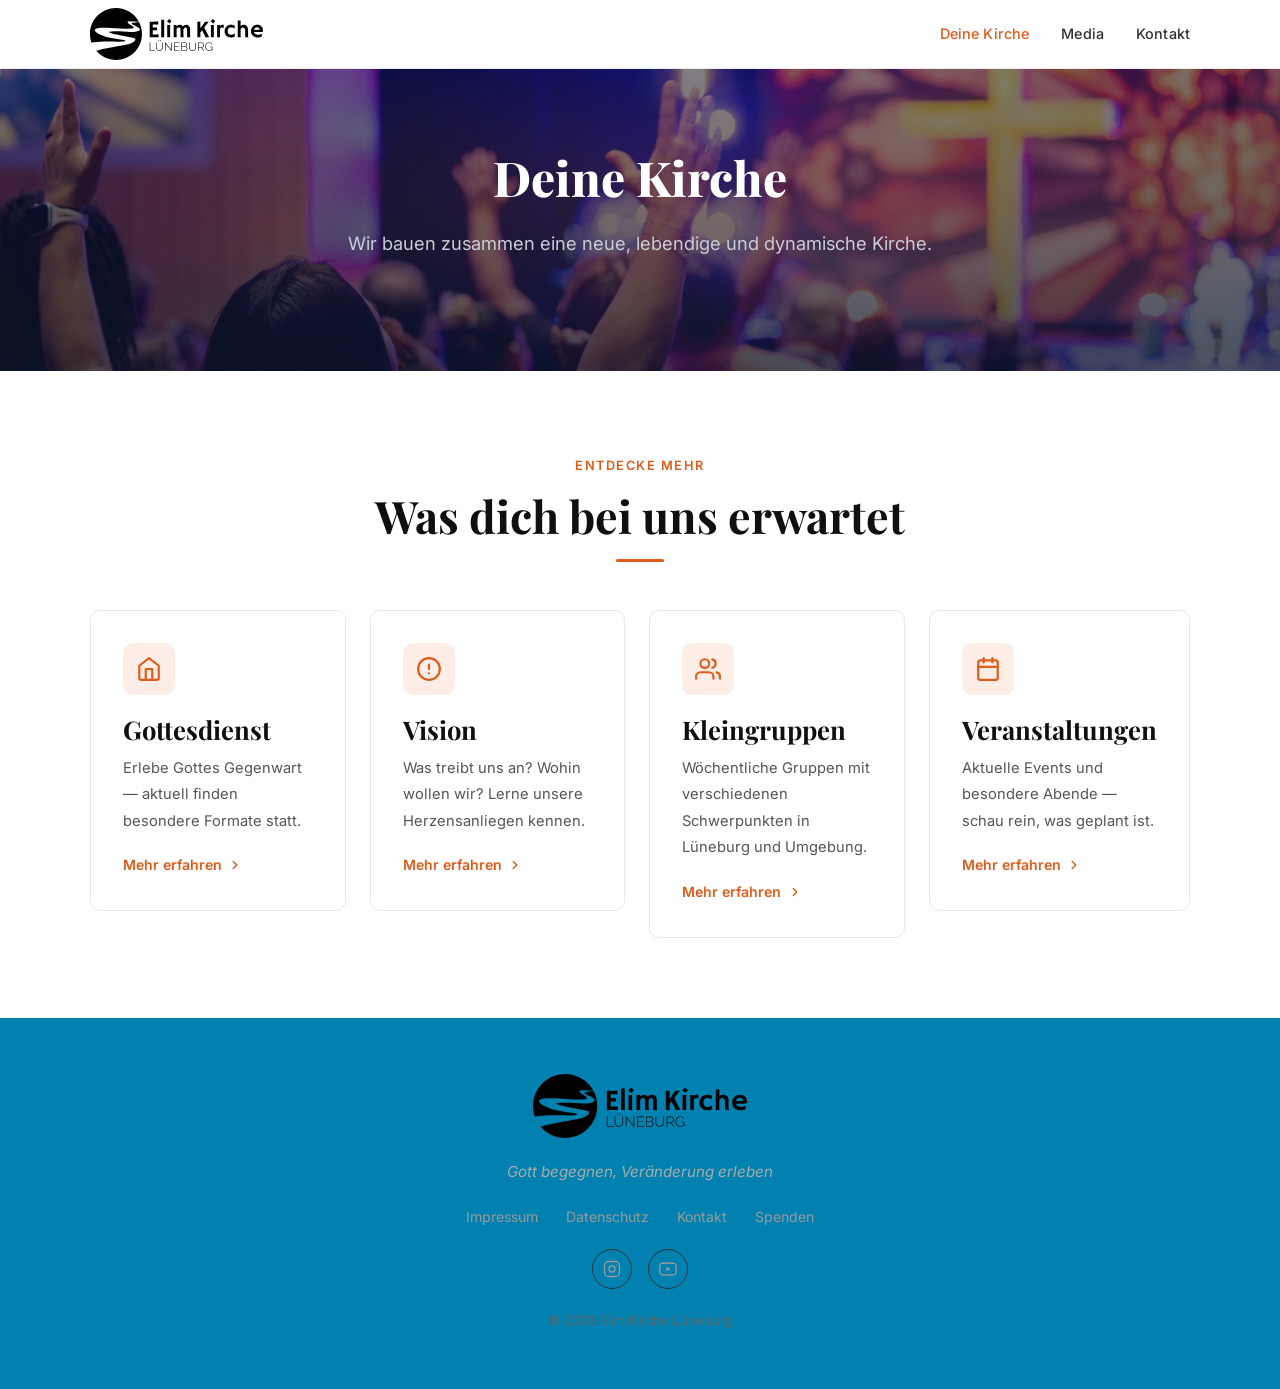
==== deine-kirche/index.html @ 8bf21ec9 "Initial commit: Elim Kirche Lüneburg static site Static replica of elimlueneburg.de structure styled" ====
<!DOCTYPE html>
<html lang="de">
<head>
  <meta charset="UTF-8" />
  <meta name="viewport" content="width=device-width, initial-scale=1.0" />
  <title>Deine Kirche — Elim Kirche Lüneburg</title>
  <link rel="preconnect" href="https://fonts.googleapis.com" />
  <link rel="preconnect" href="https://fonts.gstatic.com" crossorigin />
  <link href="https://fonts.googleapis.com/css2?family=Playfair+Display:wght@700;800&family=Inter:wght@400;500;600&display=swap" rel="stylesheet" />
  <link rel="stylesheet" href="../css/style.css" />
</head>
<body>

  <!-- NAVIGATION -->
  <nav class="nav">
    <div class="nav-inner">
      <a href="../index.html" class="nav-logo"><img src="../images/logo.svg" alt="Elim Kirche Lüneburg"></a>
      <button class="nav-toggle" id="navToggle" aria-label="Menü öffnen">
        <span></span><span></span><span></span>
      </button>
      <ul class="nav-links" id="navLinks">
        <li><a href="index.html" class="active">Deine Kirche</a></li>
        <li><a href="../media/">Media</a></li>
        <li><a href="../kontakt.html">Kontakt</a></li>
      </ul>
    </div>
  </nav>

  <!-- HERO -->
  <section class="hero hero--page">
    <div class="hero-inner">
      <h1>Deine Kirche</h1>
      <p>Wir bauen zusammen eine neue, lebendige und dynamische Kirche.</p>
    </div>
  </section>

  <!-- SUB-PAGE CARD GRID -->
  <section class="section">
    <div class="section-inner">
      <div class="text-center" style="margin-bottom:3rem;">
        <span class="section-label">Entdecke mehr</span>
        <h2 class="section-title">Was dich bei uns erwartet</h2>
        <div class="divider"></div>
      </div>

      <div class="grid-4">

        <!-- Gottesdienst -->
        <a href="gottesdienst.html" class="card-link">
          <div class="card">
            <div class="card-icon">
              <svg viewBox="0 0 24 24"><path d="M3 9l9-7 9 7v11a2 2 0 0 1-2 2H5a2 2 0 0 1-2-2z"/><polyline points="9 22 9 12 15 12 15 22"/></svg>
            </div>
            <h3>Gottesdienst</h3>
            <p style="font-size:0.92rem;">Erlebe Gottes Gegenwart — aktuell finden besondere Formate statt.</p>
            <div class="card-arrow">
              Mehr erfahren
              <svg viewBox="0 0 24 24"><polyline points="9 18 15 12 9 6"/></svg>
            </div>
          </div>
        </a>

        <!-- Vision -->
        <a href="vision.html" class="card-link">
          <div class="card">
            <div class="card-icon">
              <svg viewBox="0 0 24 24"><circle cx="12" cy="12" r="10"/><line x1="12" y1="8" x2="12" y2="12"/><line x1="12" y1="16" x2="12.01" y2="16"/></svg>
            </div>
            <h3>Vision</h3>
            <p style="font-size:0.92rem;">Was treibt uns an? Wohin wollen wir? Lerne unsere Herzensanliegen kennen.</p>
            <div class="card-arrow">
              Mehr erfahren
              <svg viewBox="0 0 24 24"><polyline points="9 18 15 12 9 6"/></svg>
            </div>
          </div>
        </a>

        <!-- Kleingruppen -->
        <a href="kleingruppen.html" class="card-link">
          <div class="card">
            <div class="card-icon">
              <svg viewBox="0 0 24 24"><path d="M17 21v-2a4 4 0 0 0-4-4H5a4 4 0 0 0-4 4v2"/><circle cx="9" cy="7" r="4"/><path d="M23 21v-2a4 4 0 0 0-3-3.87"/><path d="M16 3.13a4 4 0 0 1 0 7.75"/></svg>
            </div>
            <h3>Kleingruppen</h3>
            <p style="font-size:0.92rem;">Wöchentliche Gruppen mit verschiedenen Schwerpunkten in Lüneburg und Umgebung.</p>
            <div class="card-arrow">
              Mehr erfahren
              <svg viewBox="0 0 24 24"><polyline points="9 18 15 12 9 6"/></svg>
            </div>
          </div>
        </a>

        <!-- Veranstaltungen -->
        <a href="veranstaltungen.html" class="card-link">
          <div class="card">
            <div class="card-icon">
              <svg viewBox="0 0 24 24"><rect x="3" y="4" width="18" height="18" rx="2" ry="2"/><line x1="16" y1="2" x2="16" y2="6"/><line x1="8" y1="2" x2="8" y2="6"/><line x1="3" y1="10" x2="21" y2="10"/></svg>
            </div>
            <h3>Veranstaltungen</h3>
            <p style="font-size:0.92rem;">Aktuelle Events und besondere Abende — schau rein, was geplant ist.</p>
            <div class="card-arrow">
              Mehr erfahren
              <svg viewBox="0 0 24 24"><polyline points="9 18 15 12 9 6"/></svg>
            </div>
          </div>
        </a>

      </div>
    </div>
  </section>

  <!-- FOOTER -->
  <footer class="footer">
    <div class="footer-inner">
      <div class="footer-logo"><img src="../images/logo.svg" alt="Elim Kirche Lüneburg"></div>
      <p class="footer-tagline">Gott begegnen, Veränderung erleben</p>
      <nav class="footer-links">
        <a href="../impressum.html">Impressum</a>
        <a href="../datenschutz.html">Datenschutz</a>
        <a href="../kontakt.html">Kontakt</a>
        <a href="../kontakt.html#spenden">Spenden</a>
      </nav>
      <div class="footer-social">
        <a href="https://www.instagram.com/elim.lueneburg/" target="_blank" rel="noopener" aria-label="Instagram">
          <svg viewBox="0 0 24 24"><rect x="2" y="2" width="20" height="20" rx="5" ry="5"/><circle cx="12" cy="12" r="4"/><path d="M17.5 6.5h.01"/></svg>
        </a>
        <a href="https://www.youtube.com/@elimkirchegeesthacht3733" target="_blank" rel="noopener" aria-label="YouTube">
          <svg viewBox="0 0 24 24"><path d="M22.54 6.42a2.78 2.78 0 0 0-1.95-1.96C18.88 4 12 4 12 4s-6.88 0-8.59.46A2.78 2.78 0 0 0 1.46 6.42 29 29 0 0 0 1 12a29 29 0 0 0 .46 5.58 2.78 2.78 0 0 0 1.95 1.96C5.12 20 12 20 12 20s6.88 0 8.59-.46a2.78 2.78 0 0 0 1.96-1.96A29 29 0 0 0 23 12a29 29 0 0 0-.46-5.58z"/><polygon points="9.75 15.02 15.5 12 9.75 8.98 9.75 15.02" fill="currentColor" stroke="none"/></svg>
        </a>
      </div>
      <p class="footer-copy">&copy; 2026 Elim Kirche Lüneburg</p>
    </div>
  </footer>

  <script>
    const toggle = document.getElementById('navToggle');
    const links  = document.getElementById('navLinks');
    toggle.addEventListener('click', () => links.classList.toggle('is-open'));
  </script>

</body>
</html>
---- css/style.css ----
/* ===================================================
   Elim Kirche Lüneburg — Main Stylesheet
   =================================================== */

/* --- Google Fonts are imported in HTML <head> --- */

/* ===================================================
   1. CSS RESET & BASE
   =================================================== */
*, *::before, *::after {
  box-sizing: border-box;
  margin: 0;
  padding: 0;
}

html {
  scroll-behavior: smooth;
}

body {
  font-family: 'Inter', sans-serif;
  font-size: 16px;
  line-height: 1.7;
  color: #1a1a1a;
  background-color: #ffffff;
}

img {
  max-width: 100%;
  display: block;
}

a {
  color: inherit;
  text-decoration: none;
}

ul {
  list-style: none;
}

/* ===================================================
   2. TYPOGRAPHY
   =================================================== */
h1, h2, h3, h4 {
  font-family: 'Playfair Display', serif;
  font-weight: 700;
  line-height: 1.2;
}

h1 { font-size: clamp(2.2rem, 5vw, 3.8rem); }
h2 { font-size: clamp(1.8rem, 3.5vw, 2.8rem); }
h3 { font-size: clamp(1.2rem, 2.5vw, 1.6rem); }
h4 { font-size: 1.15rem; }

p {
  font-size: 1.05rem;
  color: #4a4a4a;
  line-height: 1.8;
}

/* ===================================================
   3. LAYOUT UTILITY
   =================================================== */
.container {
  max-width: 1100px;
  margin: 0 auto;
  padding: 0 2rem;
}

.section {
  padding: 5rem 2rem;
}

.section-inner {
  max-width: 1100px;
  margin: 0 auto;
}

.section--gray {
  background-color: #f9f9f9;
}

.section--dark {
  background-color: #0f0f0f;
  color: #fff;
}

.text-center {
  text-align: center;
}

/* ===================================================
   4. NAVIGATION
   =================================================== */
.nav {
  position: sticky;
  top: 0;
  z-index: 1000;
  background-color: #ffffff;
  border-bottom: 1px solid #ebebeb;
  padding: 0 2rem;
}

.nav-inner {
  max-width: 1100px;
  margin: 0 auto;
  display: flex;
  align-items: center;
  justify-content: space-between;
  height: 68px;
}

.nav-logo {
  display: inline-flex;
  align-items: center;
  color: #0f0f0f;
}

.nav-logo img {
  height: 52px;
  width: auto;
  display: block;
}

.nav-links {
  display: flex;
  align-items: center;
  gap: 2rem;
}

.nav-links a {
  font-size: 0.9rem;
  font-weight: 500;
  color: #333;
  transition: color 0.2s ease;
  letter-spacing: 0.01em;
}

.nav-links a:hover {
  color: #e05c1a;
}

.nav-links a.active {
  color: #e05c1a;
}

/* Mobile nav toggle */
.nav-toggle {
  display: none;
  flex-direction: column;
  gap: 5px;
  cursor: pointer;
  background: none;
  border: none;
  padding: 4px;
}

.nav-toggle span {
  display: block;
  width: 24px;
  height: 2px;
  background-color: #0f0f0f;
  border-radius: 2px;
  transition: all 0.3s ease;
}

/* ===================================================
   5. HERO SECTION
   =================================================== */
.hero {
  background-color: #111827;
  background-image: url('../images/pexels-caleboquendo-34328517.jpg');
  background-size: cover;
  background-position: center;
  background-repeat: no-repeat;
  color: #ffffff;
  padding: 7rem 2rem 7rem;
  text-align: center;
  position: relative;
  overflow: hidden;
}

.hero::before {
  content: '';
  position: absolute;
  inset: 0;
  background:
    radial-gradient(ellipse at 60% 40%, rgba(224, 92, 26, 0.18) 0%, transparent 65%),
    linear-gradient(180deg, rgba(15, 23, 42, 0.55) 0%, rgba(15, 23, 42, 0.75) 100%);
  pointer-events: none;
}

.hero-inner {
  max-width: 820px;
  margin: 0 auto;
  position: relative;
  z-index: 1;
}

.hero h1 {
  color: #ffffff;
  margin-bottom: 1.25rem;
  font-weight: 800;
}

.hero p {
  font-size: 1.15rem;
  color: #c9cdd4;
  max-width: 600px;
  margin: 0 auto 2rem;
  line-height: 1.75;
}

/* Hero — page-level variant (slightly smaller) */
.hero--page {
  padding: 5rem 2rem 5rem;
}

.hero--page h1 {
  font-size: clamp(2rem, 4vw, 3rem);
}

/* ===================================================
   6. BUTTONS
   =================================================== */
.btn {
  display: inline-block;
  padding: 0.8rem 1.8rem;
  border-radius: 6px;
  font-family: 'Inter', sans-serif;
  font-size: 0.95rem;
  font-weight: 600;
  cursor: pointer;
  transition: all 0.22s ease;
  letter-spacing: 0.01em;
  border: 2px solid transparent;
}

.btn-primary {
  background-color: #e05c1a;
  color: #ffffff;
  border-color: #e05c1a;
}

.btn-primary:hover {
  background-color: #c94e12;
  border-color: #c94e12;
  transform: translateY(-1px);
  box-shadow: 0 6px 20px rgba(224, 92, 26, 0.3);
}

.btn-outline {
  background-color: transparent;
  color: #e05c1a;
  border-color: #e05c1a;
}

.btn-outline:hover {
  background-color: #e05c1a;
  color: #ffffff;
  transform: translateY(-1px);
}

.btn-outline-white {
  background-color: transparent;
  color: #ffffff;
  border-color: rgba(255, 255, 255, 0.5);
}

.btn-outline-white:hover {
  background-color: rgba(255, 255, 255, 0.1);
  border-color: #ffffff;
}

/* ===================================================
   7. CARDS
   =================================================== */
.card {
  background-color: #ffffff;
  border: 1px solid #e8e8e8;
  border-radius: 10px;
  padding: 2rem;
  transition: box-shadow 0.25s ease, transform 0.25s ease;
}

.card:hover {
  box-shadow: 0 8px 32px rgba(0, 0, 0, 0.1);
  transform: translateY(-3px);
}

.card-icon {
  width: 52px;
  height: 52px;
  background-color: rgba(224, 92, 26, 0.1);
  border-radius: 10px;
  display: flex;
  align-items: center;
  justify-content: center;
  margin-bottom: 1.2rem;
}

.card-icon svg {
  width: 26px;
  height: 26px;
  stroke: #e05c1a;
  fill: none;
  stroke-width: 2;
  stroke-linecap: round;
  stroke-linejoin: round;
}

.card h3 {
  margin-bottom: 0.6rem;
  color: #0f0f0f;
}

.card p {
  font-size: 0.95rem;
  color: #555;
}

/* Card link variant */
.card-link {
  display: block;
  text-decoration: none;
  color: inherit;
}

.card-link .card-arrow {
  display: inline-flex;
  align-items: center;
  gap: 0.4rem;
  margin-top: 1.2rem;
  font-size: 0.88rem;
  font-weight: 600;
  color: #e05c1a;
}

.card-link .card-arrow svg {
  width: 14px;
  height: 14px;
  stroke: #e05c1a;
  fill: none;
  stroke-width: 2.5;
  stroke-linecap: round;
  stroke-linejoin: round;
  transition: transform 0.2s ease;
}

.card-link:hover .card-arrow svg {
  transform: translateX(3px);
}

/* Sermon card */
.sermon-card {
  background-color: #ffffff;
  border: 1px solid #e8e8e8;
  border-radius: 10px;
  padding: 1.6rem 1.8rem;
  transition: box-shadow 0.25s ease, transform 0.25s ease;
}

.sermon-card:hover {
  box-shadow: 0 8px 32px rgba(0, 0, 0, 0.1);
  transform: translateY(-3px);
}

.sermon-card .sermon-meta {
  font-size: 0.82rem;
  font-weight: 600;
  color: #e05c1a;
  text-transform: uppercase;
  letter-spacing: 0.06em;
  margin-bottom: 0.5rem;
}

.sermon-card h3 {
  font-size: 1.1rem;
  margin-bottom: 0.4rem;
  color: #0f0f0f;
}

.sermon-card .sermon-date {
  font-size: 0.88rem;
  color: #888;
}

/* ===================================================
   8. GRID LAYOUTS
   =================================================== */
.grid-3 {
  display: grid;
  grid-template-columns: repeat(3, 1fr);
  gap: 1.5rem;
}

.grid-4 {
  display: grid;
  grid-template-columns: repeat(4, 1fr);
  gap: 1.5rem;
}

.grid-2 {
  display: grid;
  grid-template-columns: repeat(2, 1fr);
  gap: 2.5rem;
}

/* ===================================================
   9. TAGS / BADGES
   =================================================== */
.tag {
  display: inline-block;
  padding: 0.25rem 0.75rem;
  border-radius: 20px;
  font-size: 0.78rem;
  font-weight: 600;
  letter-spacing: 0.04em;
}

.tag-orange {
  background-color: rgba(224, 92, 26, 0.12);
  color: #c94e12;
}

.tag-gray {
  background-color: #f0f0f0;
  color: #555;
}

/* ===================================================
   10. SECTION HEADINGS HELPER
   =================================================== */
.section-label {
  display: inline-block;
  font-size: 0.8rem;
  font-weight: 600;
  letter-spacing: 0.12em;
  text-transform: uppercase;
  color: #e05c1a;
  margin-bottom: 0.8rem;
}

.section-title {
  margin-bottom: 1rem;
  color: #0f0f0f;
}

.section-subtitle {
  font-size: 1.05rem;
  color: #555;
  max-width: 600px;
  margin-bottom: 2.5rem;
}

.section-subtitle--center {
  margin-left: auto;
  margin-right: auto;
}

/* ===================================================
   11. TWO-COLUMN CONTENT
   =================================================== */
.two-col {
  display: grid;
  grid-template-columns: 1fr 1fr;
  gap: 4rem;
  align-items: start;
}

.content-block h3 {
  font-size: 1.1rem;
  margin-bottom: 0.5rem;
  color: #0f0f0f;
}

.content-block p {
  font-size: 0.97rem;
  color: #555;
  margin-bottom: 1.5rem;
}

.content-block .detail-row {
  display: flex;
  gap: 0.75rem;
  margin-bottom: 0.5rem;
  font-size: 0.95rem;
  color: #444;
}

.content-block .detail-icon {
  color: #e05c1a;
  flex-shrink: 0;
  margin-top: 2px;
}

/* ===================================================
   12. PLATFORM CARDS
   =================================================== */
.platform-card {
  background-color: #ffffff;
  border: 1px solid #e8e8e8;
  border-radius: 10px;
  padding: 2rem;
  text-align: center;
  transition: box-shadow 0.25s ease, transform 0.25s ease;
}

.platform-card:hover {
  box-shadow: 0 8px 32px rgba(0, 0, 0, 0.1);
  transform: translateY(-3px);
}

.platform-card .platform-name {
  font-family: 'Playfair Display', serif;
  font-size: 1.25rem;
  font-weight: 700;
  color: #0f0f0f;
  margin-bottom: 0.5rem;
}

.platform-card p {
  font-size: 0.92rem;
  color: #666;
  margin-bottom: 1.4rem;
}

/* ===================================================
   13. KLEINGRUPPEN CARDS
   =================================================== */
.group-card {
  background-color: #ffffff;
  border: 1px solid #e8e8e8;
  border-radius: 10px;
  padding: 1.4rem 1.6rem;
  transition: box-shadow 0.22s ease, transform 0.22s ease;
}

.group-card:hover {
  box-shadow: 0 6px 24px rgba(0, 0, 0, 0.09);
  transform: translateY(-2px);
}

.group-card h4 {
  font-family: 'Playfair Display', serif;
  font-size: 1rem;
  color: #0f0f0f;
  margin-bottom: 0.4rem;
}

.group-card .group-desc {
  font-size: 0.88rem;
  color: #666;
  margin-bottom: 0.75rem;
}

/* ===================================================
   14. PAGE HEADER (Impressum / Datenschutz)
   =================================================== */
.page-header {
  background-color: #f9f9f9;
  padding: 3.5rem 2rem;
  border-bottom: 1px solid #ebebeb;
}

.page-header h1 {
  font-size: clamp(1.8rem, 3.5vw, 2.6rem);
  color: #0f0f0f;
}

.page-content {
  padding: 4rem 2rem;
}

.page-content-inner {
  max-width: 780px;
  margin: 0 auto;
}

.page-content h2 {
  font-size: 1.4rem;
  margin: 2rem 0 0.6rem;
  color: #0f0f0f;
}

.page-content p {
  font-size: 0.97rem;
  color: #555;
  margin-bottom: 1rem;
}

.page-content a {
  color: #e05c1a;
}

.page-content a:hover {
  text-decoration: underline;
}

/* ===================================================
   15. FOOTER
   =================================================== */
.footer {
  background-color: #0081AF;
  color: #e6f4fa;
  padding: 3.5rem 2rem;
}

.footer-inner {
  max-width: 1100px;
  margin: 0 auto;
  display: flex;
  flex-direction: column;
  align-items: center;
  text-align: center;
  gap: 1.25rem;
}

.footer-logo {
  color: #ffffff;
}

.footer-logo img {
  height: 64px;
  width: auto;
  display: block;
}

.footer-tagline {
  font-style: italic;
  font-size: 0.95rem;
  color: #aaa;
}

.footer-links {
  display: flex;
  gap: 1.75rem;
  flex-wrap: wrap;
  justify-content: center;
}

.footer-links a {
  font-size: 0.88rem;
  color: #999;
  transition: color 0.2s ease;
}

.footer-links a:hover {
  color: #e05c1a;
}

.footer-copy {
  font-size: 0.82rem;
  color: #666;
}

.footer-social {
  display: flex;
  gap: 1rem;
  justify-content: center;
}

.footer-social a {
  display: flex;
  align-items: center;
  justify-content: center;
  width: 40px;
  height: 40px;
  border-radius: 50%;
  border: 1px solid #333;
  color: #999;
  transition: border-color 0.2s, color 0.2s, background 0.2s;
}

.footer-social a:hover {
  border-color: #e05c1a;
  color: #e05c1a;
  background: rgba(224,92,26,0.08);
}

.footer-social svg {
  width: 18px;
  height: 18px;
  fill: none;
  stroke: currentColor;
  stroke-width: 1.75;
  stroke-linecap: round;
  stroke-linejoin: round;
}

/* ===================================================
   16. UTILITY CLASSES
   =================================================== */
.mt-1 { margin-top: 0.5rem; }
.mt-2 { margin-top: 1rem; }
.mt-3 { margin-top: 1.5rem; }
.mt-4 { margin-top: 2rem; }
.mt-5 { margin-top: 3rem; }
.mb-1 { margin-bottom: 0.5rem; }
.mb-2 { margin-bottom: 1rem; }
.mb-3 { margin-bottom: 1.5rem; }
.mb-4 { margin-bottom: 2rem; }
.mb-5 { margin-bottom: 3rem; }

.divider {
  width: 48px;
  height: 3px;
  background-color: #e05c1a;
  border-radius: 2px;
  margin: 0 auto 2rem;
}

.divider--left {
  margin-left: 0;
}

/* Kontakt info */
.info-label {
  font-size: 0.78rem;
  font-weight: 600;
  text-transform: uppercase;
  letter-spacing: 0.1em;
  color: #e05c1a;
  margin-bottom: 0.25rem;
}

.info-value {
  font-size: 1rem;
  color: #1a1a1a;
  margin-bottom: 0.2rem;
}

.info-sub {
  font-size: 0.88rem;
  color: #888;
}

.info-block {
  margin-bottom: 2rem;
}

/* IBAN block */
.bank-detail {
  background-color: #f9f9f9;
  border: 1px solid #e8e8e8;
  border-radius: 8px;
  padding: 1.25rem 1.5rem;
  margin-top: 1rem;
  font-size: 0.93rem;
  color: #333;
  line-height: 1.9;
}

.bank-detail strong {
  font-weight: 600;
}

/* ===================================================
   17. RESPONSIVE
   =================================================== */
@media (max-width: 900px) {
  .grid-4 {
    grid-template-columns: repeat(2, 1fr);
  }

  .grid-3 {
    grid-template-columns: repeat(2, 1fr);
  }

  .two-col {
    grid-template-columns: 1fr;
    gap: 2.5rem;
  }
}

@media (max-width: 680px) {
  .nav-links {
    display: none;
    position: absolute;
    top: 68px;
    left: 0;
    right: 0;
    background: #fff;
    flex-direction: column;
    align-items: flex-start;
    padding: 1.25rem 2rem 1.5rem;
    gap: 1.1rem;
    border-bottom: 1px solid #ebebeb;
    box-shadow: 0 8px 24px rgba(0,0,0,0.07);
  }

  .nav-links.is-open {
    display: flex;
  }

  .nav-toggle {
    display: flex;
  }

  .nav {
    position: sticky;
  }

  .grid-3,
  .grid-4 {
    grid-template-columns: 1fr;
  }

  .grid-2 {
    grid-template-columns: 1fr;
    gap: 1.5rem;
  }

  .hero {
    padding: 5rem 1.5rem;
  }

  .section {
    padding: 3.5rem 1.5rem;
  }
}
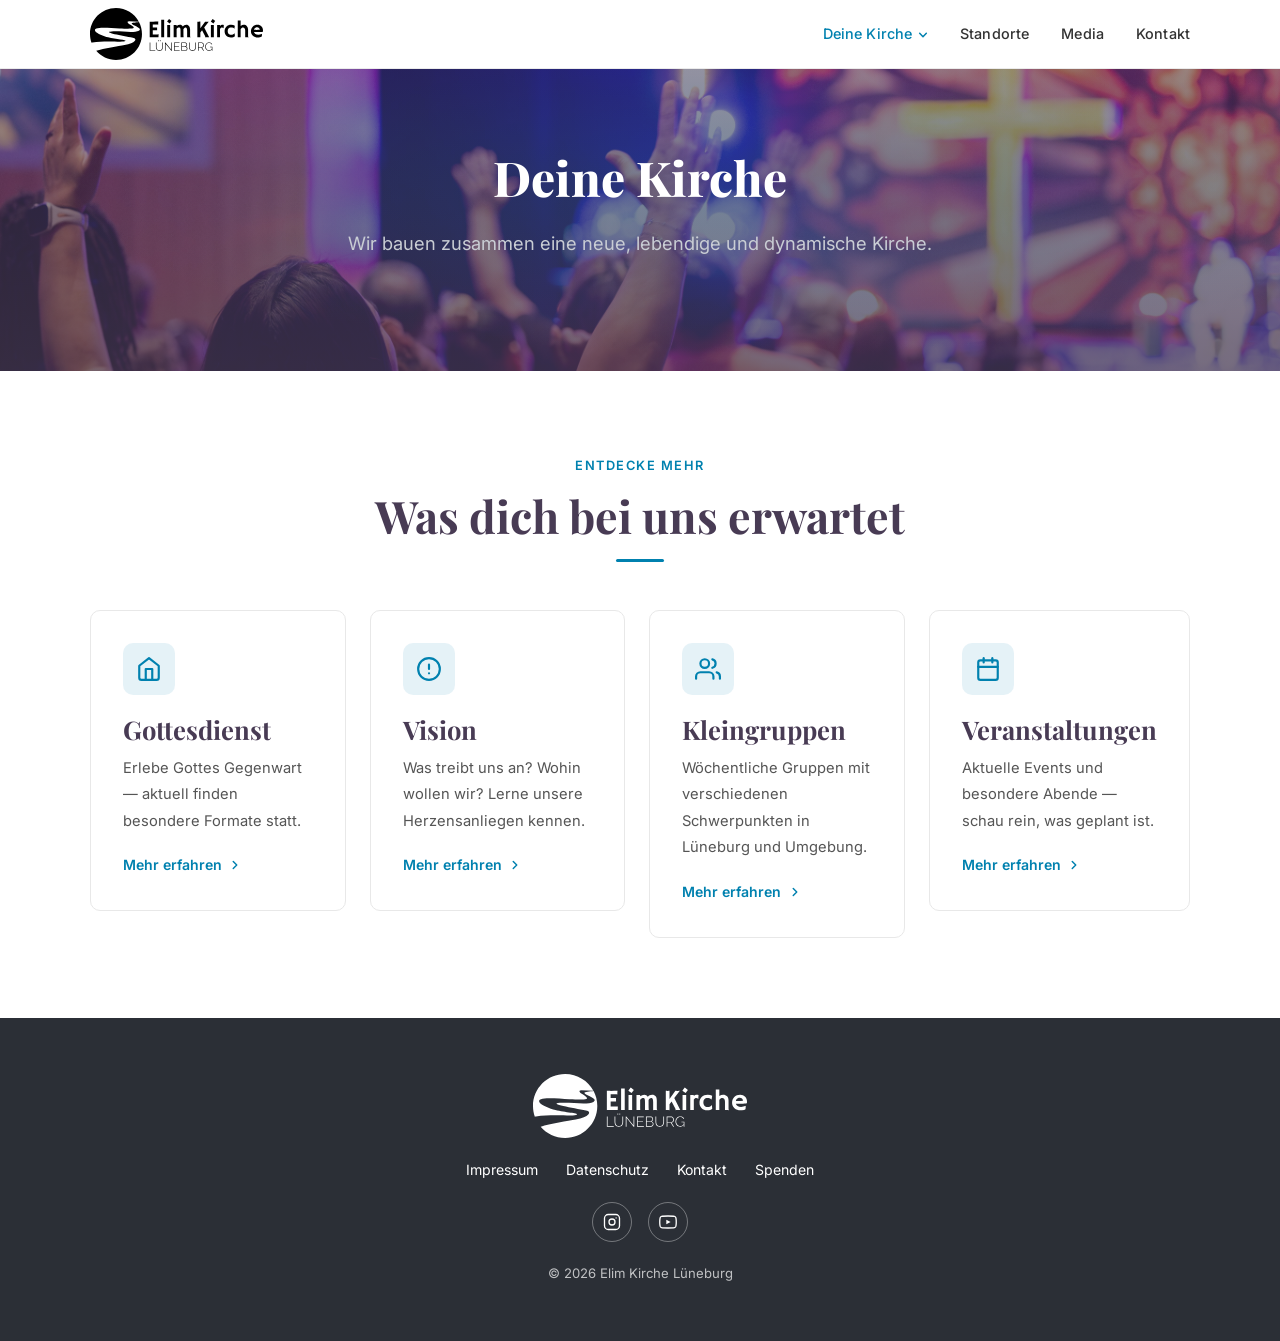
==== commit fa9cfe4a: "Refresh Media page; tighten Kleingruppen; misc polish - Drop Predigten section and predigten.html; M" ====
--- a/deine-kirche/index.html
+++ b/deine-kirche/index.html
@@ -19,7 +19,21 @@
         <span></span><span></span><span></span>
       </button>
       <ul class="nav-links" id="navLinks">
-        <li><a href="index.html" class="active">Deine Kirche</a></li>
+        <li class="nav-dropdown is-current">
+          <a href="index.html" class="nav-dropdown-toggle active">
+            Deine Kirche
+            <svg class="nav-dropdown-caret" viewBox="0 0 12 12" width="10" height="10" aria-hidden="true">
+              <path d="M2 4l4 4 4-4" fill="none" stroke="currentColor" stroke-width="1.8" stroke-linecap="round" stroke-linejoin="round"/>
+            </svg>
+          </a>
+          <ul class="nav-dropdown-menu">
+            <li><a href="vision.html">Vision</a></li>
+            <li><a href="gottesdienst.html">Gottesdienst</a></li>
+            <li><a href="kleingruppen.html">Kleingruppen</a></li>
+            <li><a href="veranstaltungen.html">Veranstaltungen</a></li>
+          </ul>
+        </li>
+        <li><a href="../standorte.html">Standorte</a></li>
         <li><a href="../media/">Media</a></li>
         <li><a href="../kontakt.html">Kontakt</a></li>
       </ul>
@@ -112,8 +126,9 @@
   <!-- FOOTER -->
   <footer class="footer">
     <div class="footer-inner">
-      <div class="footer-logo"><img src="../images/logo.svg" alt="Elim Kirche Lüneburg"></div>
-      <p class="footer-tagline">Gott begegnen, Veränderung erleben</p>
+      <div class="footer-brand">
+        <div class="footer-logo"><img src="../images/logo.svg" alt="Elim Kirche Lüneburg"></div>
+      </div>
       <nav class="footer-links">
         <a href="../impressum.html">Impressum</a>
         <a href="../datenschutz.html">Datenschutz</a>
@@ -124,7 +139,7 @@
         <a href="https://www.instagram.com/elim.lueneburg/" target="_blank" rel="noopener" aria-label="Instagram">
           <svg viewBox="0 0 24 24"><rect x="2" y="2" width="20" height="20" rx="5" ry="5"/><circle cx="12" cy="12" r="4"/><path d="M17.5 6.5h.01"/></svg>
         </a>
-        <a href="https://www.youtube.com/@elimkirchegeesthacht3733" target="_blank" rel="noopener" aria-label="YouTube">
+        <a href="https://www.youtube.com/channel/UCakyjceUjH3gi5TJYG9U4og" target="_blank" rel="noopener" aria-label="YouTube">
           <svg viewBox="0 0 24 24"><path d="M22.54 6.42a2.78 2.78 0 0 0-1.95-1.96C18.88 4 12 4 12 4s-6.88 0-8.59.46A2.78 2.78 0 0 0 1.46 6.42 29 29 0 0 0 1 12a29 29 0 0 0 .46 5.58 2.78 2.78 0 0 0 1.95 1.96C5.12 20 12 20 12 20s6.88 0 8.59-.46a2.78 2.78 0 0 0 1.96-1.96A29 29 0 0 0 23 12a29 29 0 0 0-.46-5.58z"/><polygon points="9.75 15.02 15.5 12 9.75 8.98 9.75 15.02" fill="currentColor" stroke="none"/></svg>
         </a>
       </div>
--- a/css/style.css
+++ b/css/style.css
@@ -82,7 +82,7 @@
 }
 
 .section--dark {
-  background-color: #0f0f0f;
+  background-color: #483B54;
   color: #fff;
 }
 
@@ -114,7 +114,7 @@
 .nav-logo {
   display: inline-flex;
   align-items: center;
-  color: #0f0f0f;
+  color: #483B54;
 }
 
 .nav-logo img {
@@ -138,11 +138,75 @@
 }
 
 .nav-links a:hover {
-  color: #e05c1a;
+  color: #0081AF;
 }
 
 .nav-links a.active {
-  color: #e05c1a;
+  color: #0081AF;
+}
+
+/* Dropdown */
+.nav-dropdown {
+  position: relative;
+}
+
+.nav-dropdown-toggle {
+  display: inline-flex;
+  align-items: center;
+  gap: 0.35rem;
+}
+
+.nav-dropdown-caret {
+  transition: transform 0.2s ease;
+}
+
+.nav-dropdown:hover .nav-dropdown-caret,
+.nav-dropdown:focus-within .nav-dropdown-caret {
+  transform: rotate(180deg);
+}
+
+.nav-dropdown-menu {
+  position: absolute;
+  top: calc(100% + 6px);
+  left: 50%;
+  transform: translateX(-50%) translateY(-6px);
+  background: #ffffff;
+  border: 1px solid #ebebeb;
+  border-radius: 8px;
+  box-shadow: 0 12px 32px rgba(0, 0, 0, 0.08);
+  padding: 0.5rem 0;
+  min-width: 200px;
+  list-style: none;
+  margin: 0;
+  opacity: 0;
+  visibility: hidden;
+  transition: opacity 0.18s ease, visibility 0.18s ease, transform 0.18s ease;
+  z-index: 1100;
+}
+
+.nav-dropdown:hover .nav-dropdown-menu,
+.nav-dropdown:focus-within .nav-dropdown-menu {
+  opacity: 1;
+  visibility: visible;
+  transform: translateX(-50%) translateY(0);
+}
+
+.nav-dropdown-menu li {
+  margin: 0;
+}
+
+.nav-dropdown-menu a {
+  display: block;
+  padding: 0.55rem 1.25rem;
+  font-size: 0.88rem;
+  color: #333;
+  white-space: nowrap;
+}
+
+.nav-dropdown-menu a:hover,
+.nav-dropdown-menu a.active {
+  background: rgba(0, 129, 175, 0.08);
+  color: #0081AF;
 }
 
 /* Mobile nav toggle */
@@ -160,7 +224,7 @@
   display: block;
   width: 24px;
   height: 2px;
-  background-color: #0f0f0f;
+  background-color: #483B54;
   border-radius: 2px;
   transition: all 0.3s ease;
 }
@@ -169,7 +233,7 @@
    5. HERO SECTION
    =================================================== */
 .hero {
-  background-color: #111827;
+  background-color: #483B54;
   background-image: url('../images/pexels-caleboquendo-34328517.jpg');
   background-size: cover;
   background-position: center;
@@ -186,8 +250,8 @@
   position: absolute;
   inset: 0;
   background:
-    radial-gradient(ellipse at 60% 40%, rgba(224, 92, 26, 0.18) 0%, transparent 65%),
-    linear-gradient(180deg, rgba(15, 23, 42, 0.55) 0%, rgba(15, 23, 42, 0.75) 100%);
+    radial-gradient(ellipse at 60% 40%, rgba(0, 129, 175, 0.18) 0%, transparent 65%),
+    linear-gradient(180deg, rgba(72, 59, 84, 0.55) 0%, rgba(72, 59, 84, 0.75) 100%);
   pointer-events: none;
 }
 
@@ -238,26 +302,26 @@
 }
 
 .btn-primary {
-  background-color: #e05c1a;
-  color: #ffffff;
-  border-color: #e05c1a;
+  background-color: #0081AF;
+  color: #ffffff;
+  border-color: #0081AF;
 }
 
 .btn-primary:hover {
-  background-color: #c94e12;
-  border-color: #c94e12;
+  background-color: #006a91;
+  border-color: #006a91;
   transform: translateY(-1px);
-  box-shadow: 0 6px 20px rgba(224, 92, 26, 0.3);
+  box-shadow: 0 6px 20px rgba(0, 129, 175, 0.3);
 }
 
 .btn-outline {
   background-color: transparent;
-  color: #e05c1a;
-  border-color: #e05c1a;
+  color: #0081AF;
+  border-color: #0081AF;
 }
 
 .btn-outline:hover {
-  background-color: #e05c1a;
+  background-color: #0081AF;
   color: #ffffff;
   transform: translateY(-1px);
 }
@@ -289,10 +353,36 @@
   transform: translateY(-3px);
 }
 
+/* Dinner-party card with photo background */
+.dinner-card {
+  position: relative;
+  overflow: hidden;
+  border-color: transparent;
+  color: #fff;
+  padding: 0;
+  background:
+    linear-gradient(180deg, rgba(0,0,0,0.45) 0%, rgba(0,0,0,0.7) 100%),
+    url('../images/pizza_stock_dinnerparty.jpg') center center / cover no-repeat;
+  min-height: 320px;
+}
+
+.dinner-card-inner {
+  position: relative;
+  z-index: 1;
+  padding: 2rem;
+  display: flex;
+  flex-direction: column;
+  min-height: 320px;
+}
+
+.dinner-card-bottom {
+  margin-top: auto;
+}
+
 .card-icon {
   width: 52px;
   height: 52px;
-  background-color: rgba(224, 92, 26, 0.1);
+  background-color: rgba(0, 129, 175, 0.1);
   border-radius: 10px;
   display: flex;
   align-items: center;
@@ -303,7 +393,7 @@
 .card-icon svg {
   width: 26px;
   height: 26px;
-  stroke: #e05c1a;
+  stroke: #0081AF;
   fill: none;
   stroke-width: 2;
   stroke-linecap: round;
@@ -312,7 +402,7 @@
 
 .card h3 {
   margin-bottom: 0.6rem;
-  color: #0f0f0f;
+  color: #483B54;
 }
 
 .card p {
@@ -334,13 +424,13 @@
   margin-top: 1.2rem;
   font-size: 0.88rem;
   font-weight: 600;
-  color: #e05c1a;
+  color: #0081AF;
 }
 
 .card-link .card-arrow svg {
   width: 14px;
   height: 14px;
-  stroke: #e05c1a;
+  stroke: #0081AF;
   fill: none;
   stroke-width: 2.5;
   stroke-linecap: round;
@@ -369,7 +459,7 @@
 .sermon-card .sermon-meta {
   font-size: 0.82rem;
   font-weight: 600;
-  color: #e05c1a;
+  color: #0081AF;
   text-transform: uppercase;
   letter-spacing: 0.06em;
   margin-bottom: 0.5rem;
@@ -378,7 +468,7 @@
 .sermon-card h3 {
   font-size: 1.1rem;
   margin-bottom: 0.4rem;
-  color: #0f0f0f;
+  color: #483B54;
 }
 
 .sermon-card .sermon-date {
@@ -420,8 +510,21 @@
 }
 
 .tag-orange {
-  background-color: rgba(224, 92, 26, 0.12);
-  color: #c94e12;
+  background-color: #99D1EB;
+  color: #006a91;
+}
+
+.btn-accent {
+  background-color: #e05c1a;
+  color: #ffffff;
+  border-color: #e05c1a;
+}
+
+.btn-accent:hover {
+  background-color: #c94e12;
+  border-color: #c94e12;
+  transform: translateY(-1px);
+  box-shadow: 0 6px 20px rgba(224, 92, 26, 0.35);
 }
 
 .tag-gray {
@@ -438,13 +541,13 @@
   font-weight: 600;
   letter-spacing: 0.12em;
   text-transform: uppercase;
-  color: #e05c1a;
+  color: #0081AF;
   margin-bottom: 0.8rem;
 }
 
 .section-title {
   margin-bottom: 1rem;
-  color: #0f0f0f;
+  color: #483B54;
 }
 
 .section-subtitle {
@@ -472,7 +575,7 @@
 .content-block h3 {
   font-size: 1.1rem;
   margin-bottom: 0.5rem;
-  color: #0f0f0f;
+  color: #483B54;
 }
 
 .content-block p {
@@ -490,7 +593,7 @@
 }
 
 .content-block .detail-icon {
-  color: #e05c1a;
+  color: #0081AF;
   flex-shrink: 0;
   margin-top: 2px;
 }
@@ -516,7 +619,7 @@
   font-family: 'Playfair Display', serif;
   font-size: 1.25rem;
   font-weight: 700;
-  color: #0f0f0f;
+  color: #483B54;
   margin-bottom: 0.5rem;
 }
 
@@ -545,7 +648,7 @@
 .group-card h4 {
   font-family: 'Playfair Display', serif;
   font-size: 1rem;
-  color: #0f0f0f;
+  color: #483B54;
   margin-bottom: 0.4rem;
 }
 
@@ -566,7 +669,7 @@
 
 .page-header h1 {
   font-size: clamp(1.8rem, 3.5vw, 2.6rem);
-  color: #0f0f0f;
+  color: #483B54;
 }
 
 .page-content {
@@ -581,7 +684,7 @@
 .page-content h2 {
   font-size: 1.4rem;
   margin: 2rem 0 0.6rem;
-  color: #0f0f0f;
+  color: #483B54;
 }
 
 .page-content p {
@@ -591,7 +694,7 @@
 }
 
 .page-content a {
-  color: #e05c1a;
+  color: #0081AF;
 }
 
 .page-content a:hover {
@@ -602,8 +705,8 @@
    15. FOOTER
    =================================================== */
 .footer {
-  background-color: #0081AF;
-  color: #e6f4fa;
+  background-color: #2B2F36;
+  color: #ffffff;
   padding: 3.5rem 2rem;
 }
 
@@ -617,6 +720,14 @@
   gap: 1.25rem;
 }
 
+.footer-brand {
+  display: flex;
+  align-items: center;
+  gap: 1.25rem;
+  flex-wrap: wrap;
+  justify-content: center;
+}
+
 .footer-logo {
   color: #ffffff;
 }
@@ -625,12 +736,14 @@
   height: 64px;
   width: auto;
   display: block;
+  filter: brightness(0) invert(1);
 }
 
 .footer-tagline {
   font-style: italic;
   font-size: 0.95rem;
-  color: #aaa;
+  color: #ffffff;
+  margin: 0;
 }
 
 .footer-links {
@@ -642,17 +755,17 @@
 
 .footer-links a {
   font-size: 0.88rem;
-  color: #999;
+  color: #ffffff;
   transition: color 0.2s ease;
 }
 
 .footer-links a:hover {
-  color: #e05c1a;
+  color: #99D1EB;
 }
 
 .footer-copy {
   font-size: 0.82rem;
-  color: #666;
+  color: rgba(255, 255, 255, 0.7);
 }
 
 .footer-social {
@@ -668,15 +781,15 @@
   width: 40px;
   height: 40px;
   border-radius: 50%;
-  border: 1px solid #333;
-  color: #999;
+  border: 1px solid rgba(255, 255, 255, 0.35);
+  color: #ffffff;
   transition: border-color 0.2s, color 0.2s, background 0.2s;
 }
 
 .footer-social a:hover {
-  border-color: #e05c1a;
-  color: #e05c1a;
-  background: rgba(224,92,26,0.08);
+  border-color: #ffffff;
+  color: #99D1EB;
+  background: rgba(255, 255, 255, 0.1);
 }
 
 .footer-social svg {
@@ -706,7 +819,7 @@
 .divider {
   width: 48px;
   height: 3px;
-  background-color: #e05c1a;
+  background-color: #0081AF;
   border-radius: 2px;
   margin: 0 auto 2rem;
 }
@@ -721,7 +834,7 @@
   font-weight: 600;
   text-transform: uppercase;
   letter-spacing: 0.1em;
-  color: #e05c1a;
+  color: #0081AF;
   margin-bottom: 0.25rem;
 }
 
@@ -798,6 +911,32 @@
     display: flex;
   }
 
+  /* Mobile dropdown: inline submenu, no hover */
+  .nav-dropdown {
+    width: 100%;
+  }
+
+  .nav-dropdown-menu {
+    position: static;
+    transform: none;
+    opacity: 1;
+    visibility: visible;
+    box-shadow: none;
+    border: none;
+    padding: 0.5rem 0 0 1rem;
+    min-width: 0;
+    background: transparent;
+  }
+
+  .nav-dropdown-menu a {
+    padding: 0.35rem 0;
+  }
+
+  .nav-dropdown:hover .nav-dropdown-menu,
+  .nav-dropdown:focus-within .nav-dropdown-menu {
+    transform: none;
+  }
+
   .nav {
     position: sticky;
   }
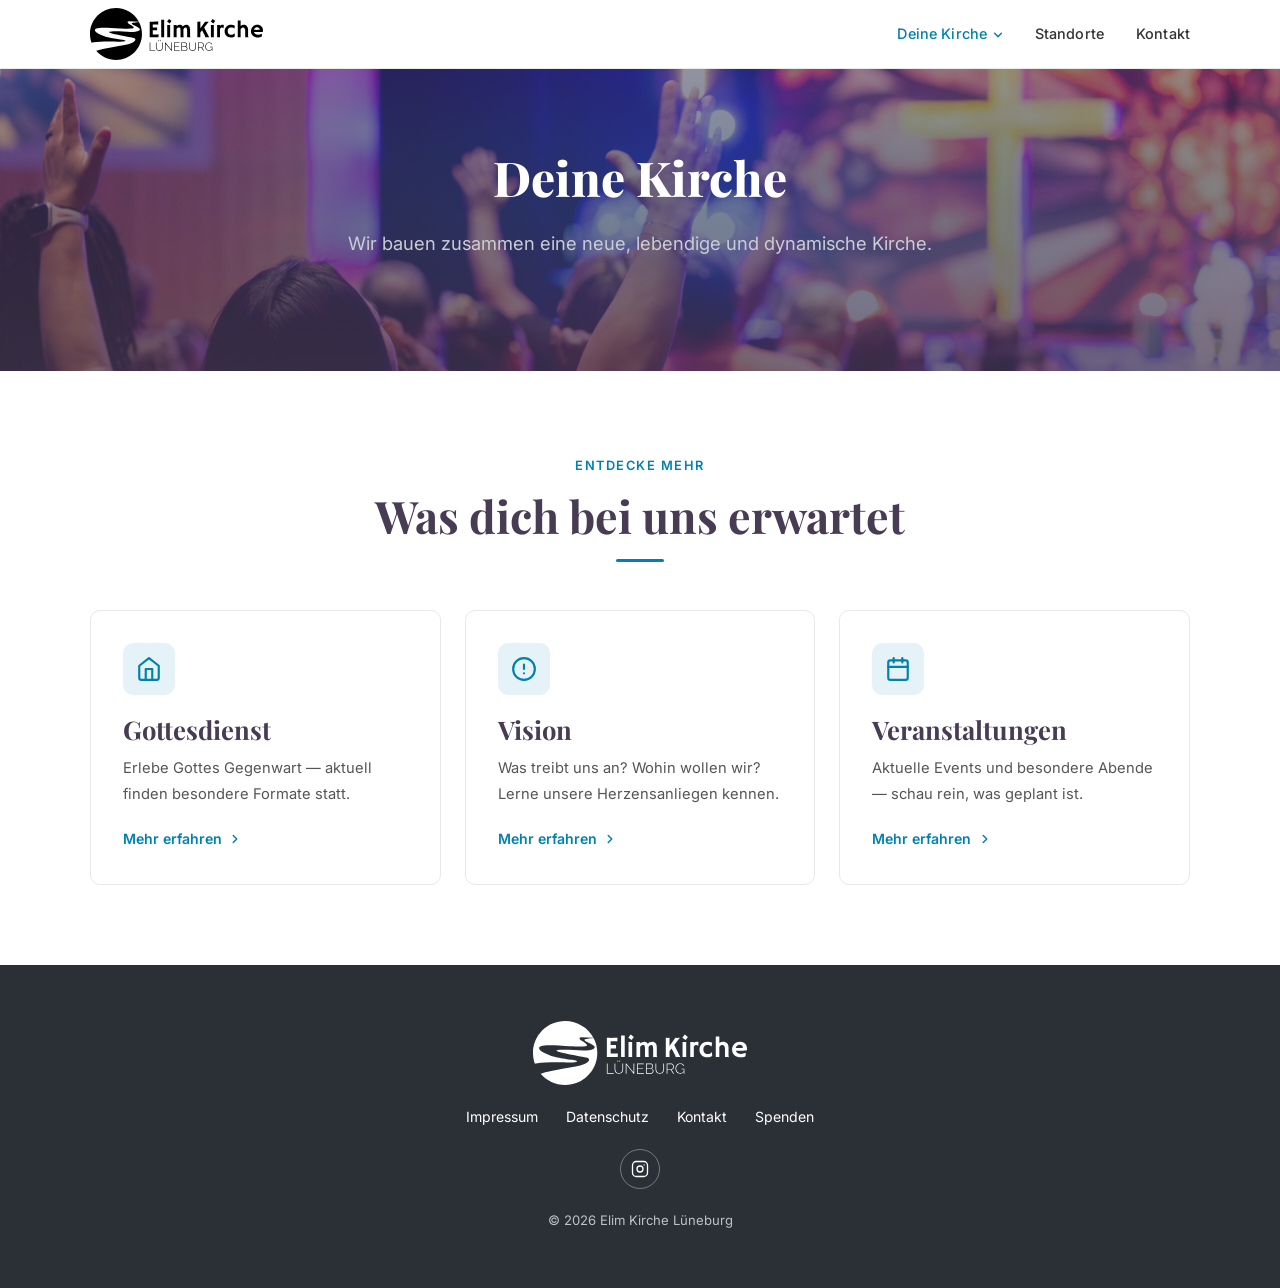
==== commit db4a004d: "Unlink Media and Kleingruppen from nav; point Dinnerparty CTA to ChurchTools Drop Media and Kleingru" ====
--- a/deine-kirche/index.html
+++ b/deine-kirche/index.html
@@ -29,12 +29,10 @@
           <ul class="nav-dropdown-menu">
             <li><a href="vision.html">Vision</a></li>
             <li><a href="gottesdienst.html">Gottesdienst</a></li>
-            <li><a href="kleingruppen.html">Kleingruppen</a></li>
             <li><a href="veranstaltungen.html">Veranstaltungen</a></li>
           </ul>
         </li>
         <li><a href="../standorte.html">Standorte</a></li>
-        <li><a href="../media/">Media</a></li>
         <li><a href="../kontakt.html">Kontakt</a></li>
       </ul>
     </div>
@@ -57,7 +55,7 @@
         <div class="divider"></div>
       </div>
 
-      <div class="grid-4">
+      <div class="grid-3">
 
         <!-- Gottesdienst -->
         <a href="gottesdienst.html" class="card-link">
@@ -82,21 +80,6 @@
             </div>
             <h3>Vision</h3>
             <p style="font-size:0.92rem;">Was treibt uns an? Wohin wollen wir? Lerne unsere Herzensanliegen kennen.</p>
-            <div class="card-arrow">
-              Mehr erfahren
-              <svg viewBox="0 0 24 24"><polyline points="9 18 15 12 9 6"/></svg>
-            </div>
-          </div>
-        </a>
-
-        <!-- Kleingruppen -->
-        <a href="kleingruppen.html" class="card-link">
-          <div class="card">
-            <div class="card-icon">
-              <svg viewBox="0 0 24 24"><path d="M17 21v-2a4 4 0 0 0-4-4H5a4 4 0 0 0-4 4v2"/><circle cx="9" cy="7" r="4"/><path d="M23 21v-2a4 4 0 0 0-3-3.87"/><path d="M16 3.13a4 4 0 0 1 0 7.75"/></svg>
-            </div>
-            <h3>Kleingruppen</h3>
-            <p style="font-size:0.92rem;">Wöchentliche Gruppen mit verschiedenen Schwerpunkten in Lüneburg und Umgebung.</p>
             <div class="card-arrow">
               Mehr erfahren
               <svg viewBox="0 0 24 24"><polyline points="9 18 15 12 9 6"/></svg>
@@ -139,9 +122,6 @@
         <a href="https://www.instagram.com/elim.lueneburg/" target="_blank" rel="noopener" aria-label="Instagram">
           <svg viewBox="0 0 24 24"><rect x="2" y="2" width="20" height="20" rx="5" ry="5"/><circle cx="12" cy="12" r="4"/><path d="M17.5 6.5h.01"/></svg>
         </a>
-        <a href="https://www.youtube.com/channel/UCakyjceUjH3gi5TJYG9U4og" target="_blank" rel="noopener" aria-label="YouTube">
-          <svg viewBox="0 0 24 24"><path d="M22.54 6.42a2.78 2.78 0 0 0-1.95-1.96C18.88 4 12 4 12 4s-6.88 0-8.59.46A2.78 2.78 0 0 0 1.46 6.42 29 29 0 0 0 1 12a29 29 0 0 0 .46 5.58 2.78 2.78 0 0 0 1.95 1.96C5.12 20 12 20 12 20s6.88 0 8.59-.46a2.78 2.78 0 0 0 1.96-1.96A29 29 0 0 0 23 12a29 29 0 0 0-.46-5.58z"/><polygon points="9.75 15.02 15.5 12 9.75 8.98 9.75 15.02" fill="currentColor" stroke="none"/></svg>
-        </a>
       </div>
       <p class="footer-copy">&copy; 2026 Elim Kirche Lüneburg</p>
     </div>
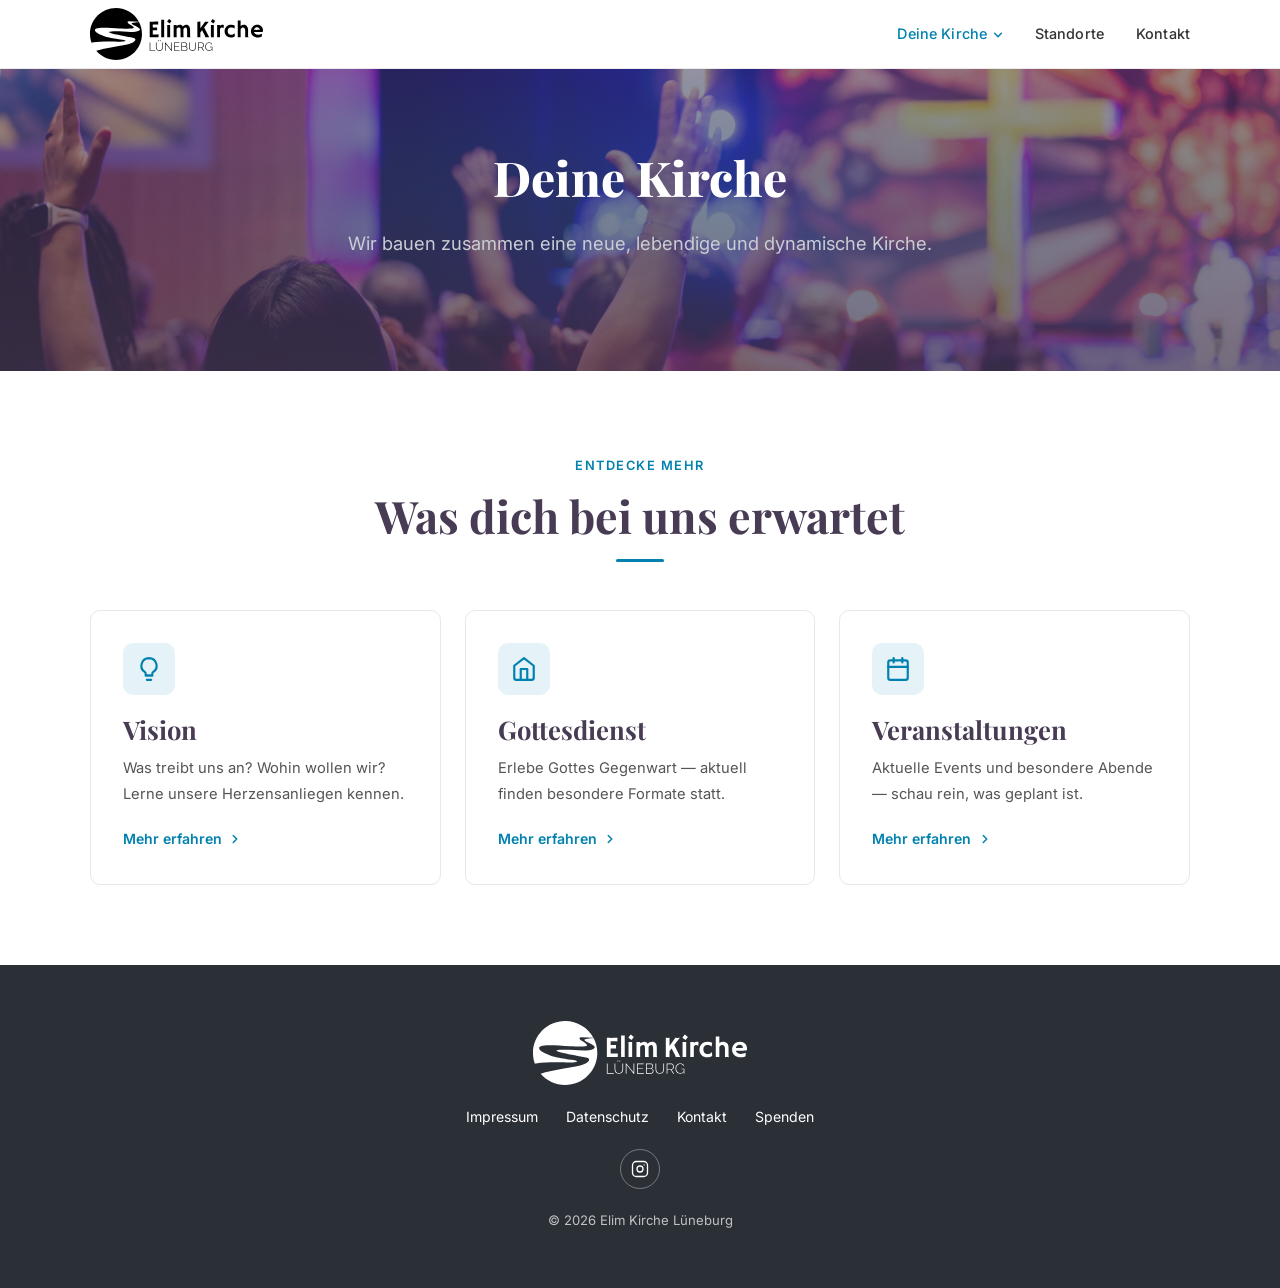
==== commit c6264b0b: "Reorder Deine Kirche cards, swap Vision icon, trim trailing gray sections Match the "Deine Kirche" l" ====
--- a/deine-kirche/index.html
+++ b/deine-kirche/index.html
@@ -57,6 +57,21 @@
 
       <div class="grid-3">
 
+        <!-- Vision -->
+        <a href="vision.html" class="card-link">
+          <div class="card">
+            <div class="card-icon">
+              <svg viewBox="0 0 24 24"><path d="M9 18h6"/><path d="M10 22h4"/><path d="M12 2a7 7 0 0 0-4 12.74c.63.5 1 1.26 1 2.06V18h6v-1.2c0-.8.37-1.56 1-2.06A7 7 0 0 0 12 2z"/></svg>
+            </div>
+            <h3>Vision</h3>
+            <p style="font-size:0.92rem;">Was treibt uns an? Wohin wollen wir? Lerne unsere Herzensanliegen kennen.</p>
+            <div class="card-arrow">
+              Mehr erfahren
+              <svg viewBox="0 0 24 24"><polyline points="9 18 15 12 9 6"/></svg>
+            </div>
+          </div>
+        </a>
+
         <!-- Gottesdienst -->
         <a href="gottesdienst.html" class="card-link">
           <div class="card">
@@ -65,21 +80,6 @@
             </div>
             <h3>Gottesdienst</h3>
             <p style="font-size:0.92rem;">Erlebe Gottes Gegenwart — aktuell finden besondere Formate statt.</p>
-            <div class="card-arrow">
-              Mehr erfahren
-              <svg viewBox="0 0 24 24"><polyline points="9 18 15 12 9 6"/></svg>
-            </div>
-          </div>
-        </a>
-
-        <!-- Vision -->
-        <a href="vision.html" class="card-link">
-          <div class="card">
-            <div class="card-icon">
-              <svg viewBox="0 0 24 24"><circle cx="12" cy="12" r="10"/><line x1="12" y1="8" x2="12" y2="12"/><line x1="12" y1="16" x2="12.01" y2="16"/></svg>
-            </div>
-            <h3>Vision</h3>
-            <p style="font-size:0.92rem;">Was treibt uns an? Wohin wollen wir? Lerne unsere Herzensanliegen kennen.</p>
             <div class="card-arrow">
               Mehr erfahren
               <svg viewBox="0 0 24 24"><polyline points="9 18 15 12 9 6"/></svg>
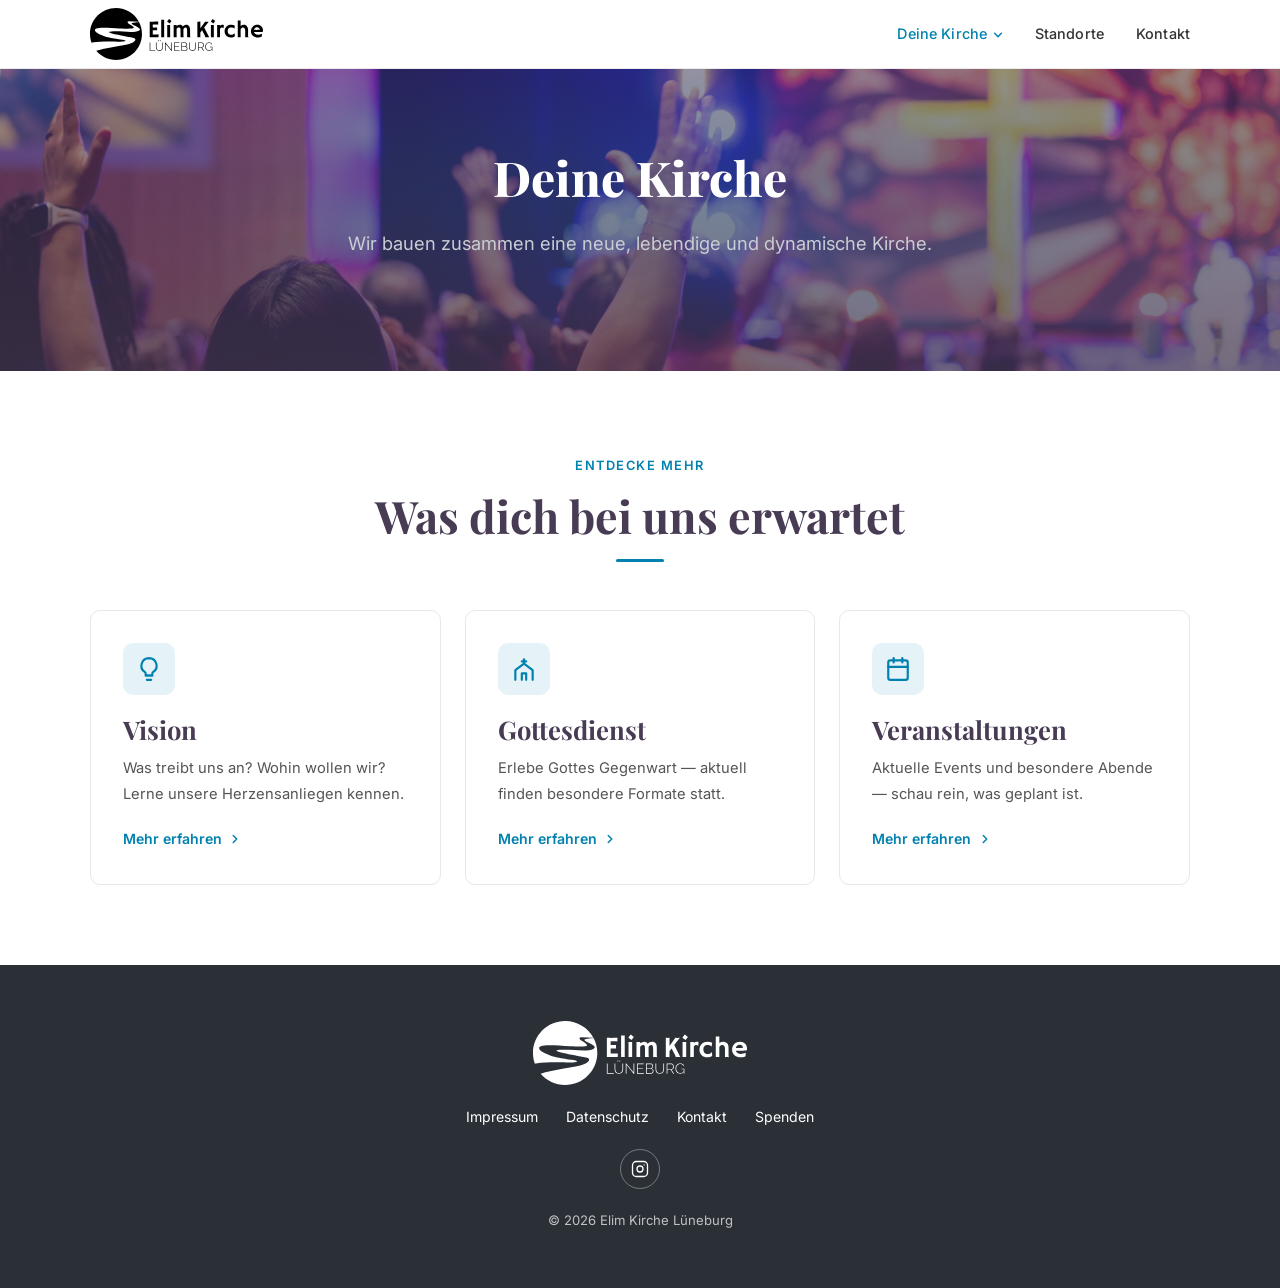
==== commit 701c5124: "Refresh Kontakt and Standorte content, polish icons and typography Update Standorte: heart icon on L" ====
--- a/deine-kirche/index.html
+++ b/deine-kirche/index.html
@@ -76,7 +76,7 @@
         <a href="gottesdienst.html" class="card-link">
           <div class="card">
             <div class="card-icon">
-              <svg viewBox="0 0 24 24"><path d="M3 9l9-7 9 7v11a2 2 0 0 1-2 2H5a2 2 0 0 1-2-2z"/><polyline points="9 22 9 12 15 12 15 22"/></svg>
+              <svg viewBox="0 0 24 24"><path d="M12 3v4"/><path d="M10 5h4"/><path d="M4 22V13l8-6 8 6v9"/><path d="M10 22v-6h4v6"/></svg>
             </div>
             <h3>Gottesdienst</h3>
             <p style="font-size:0.92rem;">Erlebe Gottes Gegenwart — aktuell finden besondere Formate statt.</p>
--- a/css/style.css
+++ b/css/style.css
@@ -46,6 +46,7 @@
   font-family: 'Playfair Display', serif;
   font-weight: 700;
   line-height: 1.2;
+  font-variant-ligatures: none;
 }
 
 h1 { font-size: clamp(2.2rem, 5vw, 3.8rem); }
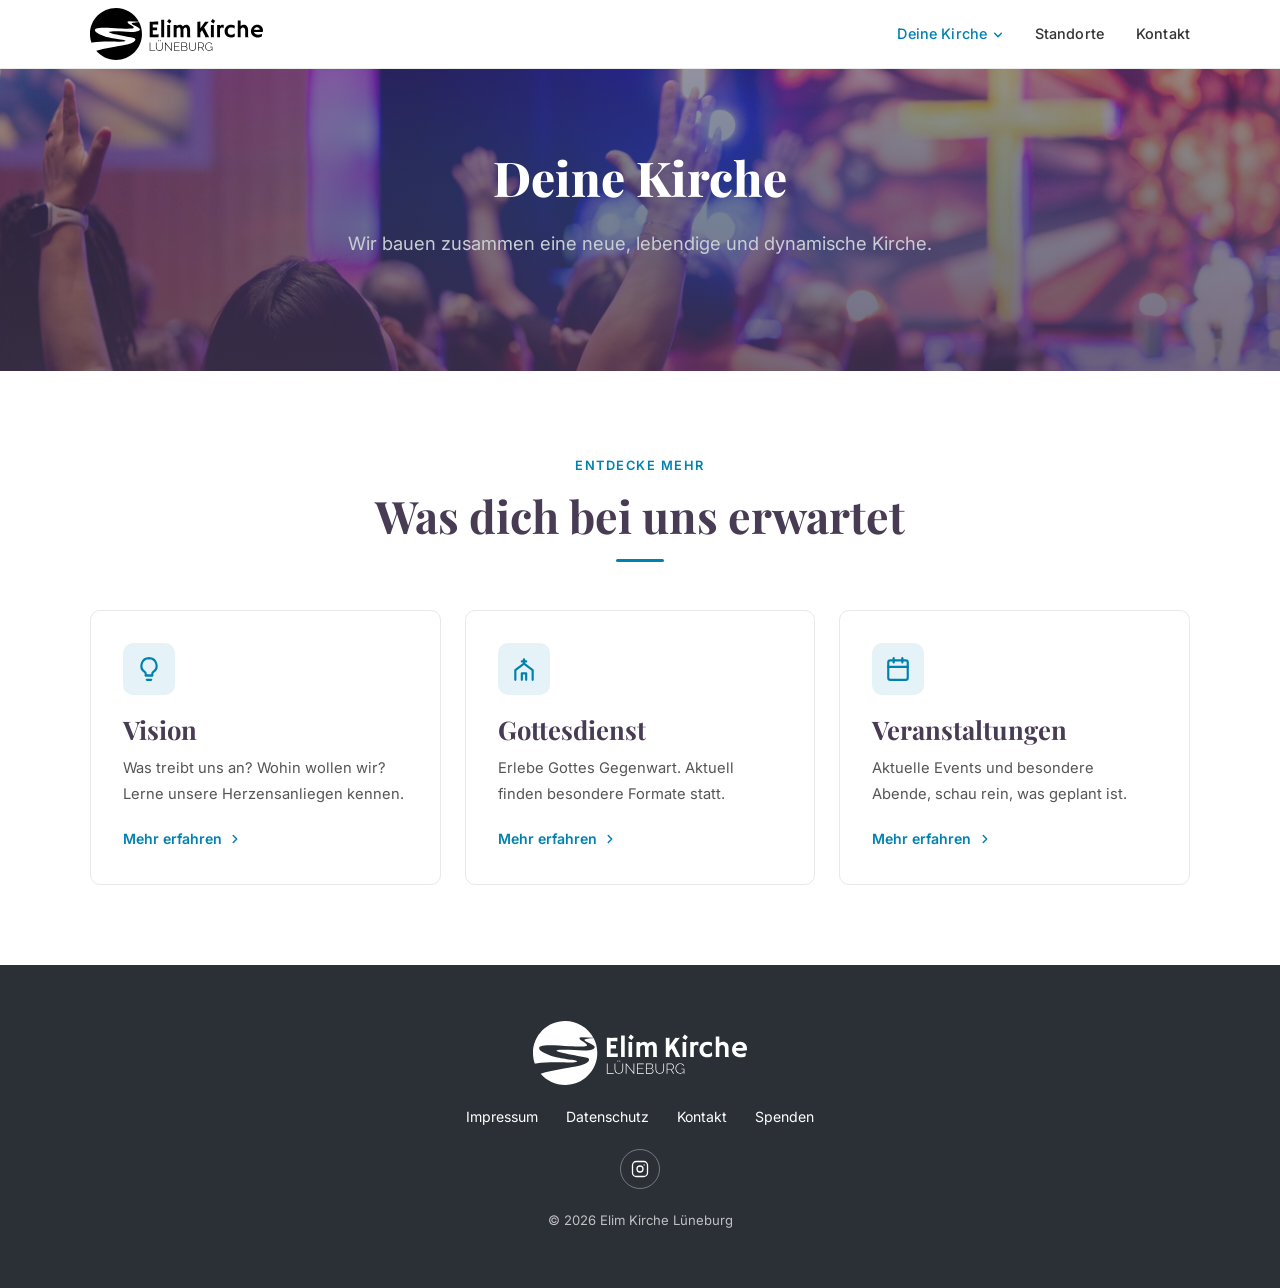
==== commit 63bc39a5: "Unlink Deine Kirche dropdown trigger; point homepage CTA to Vision Strip the href from the "Deine Ki" ====
--- a/deine-kirche/index.html
+++ b/deine-kirche/index.html
@@ -3,7 +3,7 @@
 <head>
   <meta charset="UTF-8" />
   <meta name="viewport" content="width=device-width, initial-scale=1.0" />
-  <title>Deine Kirche — Elim Kirche Lüneburg</title>
+  <title>Deine Kirche - Elim Kirche Lüneburg</title>
   <link rel="preconnect" href="https://fonts.googleapis.com" />
   <link rel="preconnect" href="https://fonts.gstatic.com" crossorigin />
   <link href="https://fonts.googleapis.com/css2?family=Playfair+Display:wght@700;800&family=Inter:wght@400;500;600&display=swap" rel="stylesheet" />
@@ -20,7 +20,7 @@
       </button>
       <ul class="nav-links" id="navLinks">
         <li class="nav-dropdown is-current">
-          <a href="index.html" class="nav-dropdown-toggle active">
+          <a class="nav-dropdown-toggle active">
             Deine Kirche
             <svg class="nav-dropdown-caret" viewBox="0 0 12 12" width="10" height="10" aria-hidden="true">
               <path d="M2 4l4 4 4-4" fill="none" stroke="currentColor" stroke-width="1.8" stroke-linecap="round" stroke-linejoin="round"/>
@@ -79,7 +79,7 @@
               <svg viewBox="0 0 24 24"><path d="M12 3v4"/><path d="M10 5h4"/><path d="M4 22V13l8-6 8 6v9"/><path d="M10 22v-6h4v6"/></svg>
             </div>
             <h3>Gottesdienst</h3>
-            <p style="font-size:0.92rem;">Erlebe Gottes Gegenwart — aktuell finden besondere Formate statt.</p>
+            <p style="font-size:0.92rem;">Erlebe Gottes Gegenwart. Aktuell finden besondere Formate statt.</p>
             <div class="card-arrow">
               Mehr erfahren
               <svg viewBox="0 0 24 24"><polyline points="9 18 15 12 9 6"/></svg>
@@ -94,7 +94,7 @@
               <svg viewBox="0 0 24 24"><rect x="3" y="4" width="18" height="18" rx="2" ry="2"/><line x1="16" y1="2" x2="16" y2="6"/><line x1="8" y1="2" x2="8" y2="6"/><line x1="3" y1="10" x2="21" y2="10"/></svg>
             </div>
             <h3>Veranstaltungen</h3>
-            <p style="font-size:0.92rem;">Aktuelle Events und besondere Abende — schau rein, was geplant ist.</p>
+            <p style="font-size:0.92rem;">Aktuelle Events und besondere Abende, schau rein, was geplant ist.</p>
             <div class="card-arrow">
               Mehr erfahren
               <svg viewBox="0 0 24 24"><polyline points="9 18 15 12 9 6"/></svg>
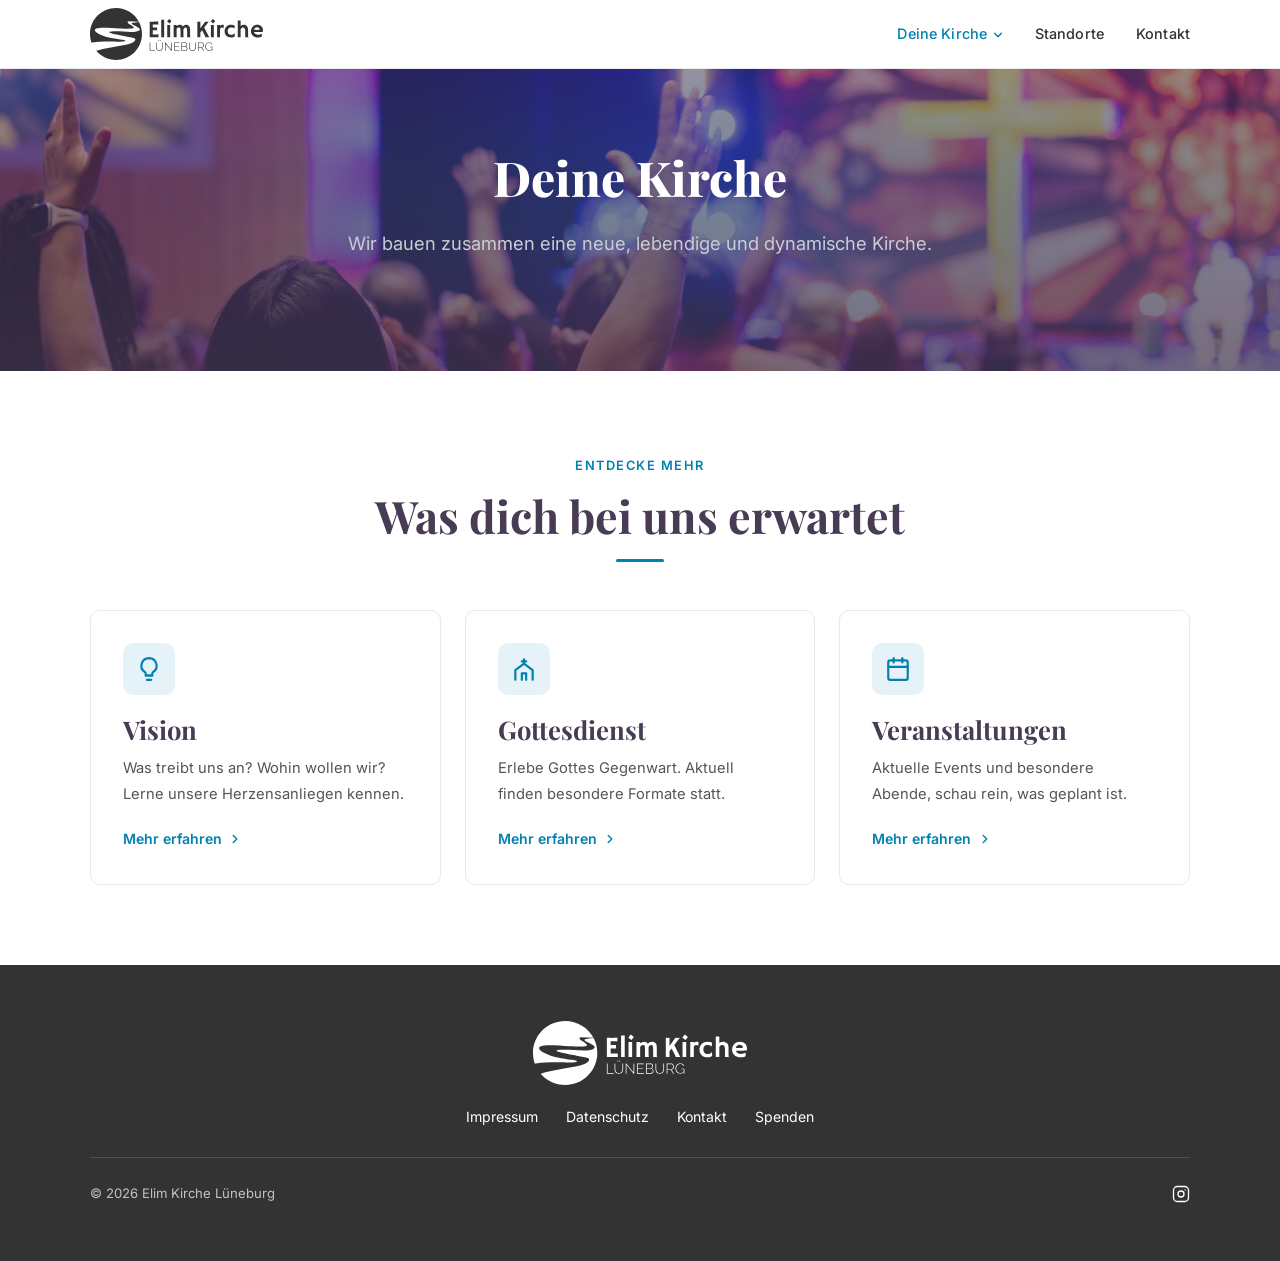
==== commit b4e65d69: "Refine footer layout and tone down brand chrome to #333 Split the footer into a top row of legal/con" ====
--- a/deine-kirche/index.html
+++ b/deine-kirche/index.html
@@ -118,12 +118,14 @@
         <a href="../kontakt.html">Kontakt</a>
         <a href="../kontakt.html#spenden">Spenden</a>
       </nav>
-      <div class="footer-social">
-        <a href="https://www.instagram.com/elim.lueneburg/" target="_blank" rel="noopener" aria-label="Instagram">
-          <svg viewBox="0 0 24 24"><rect x="2" y="2" width="20" height="20" rx="5" ry="5"/><circle cx="12" cy="12" r="4"/><path d="M17.5 6.5h.01"/></svg>
-        </a>
+      <div class="footer-bottom">
+        <p class="footer-copy">&copy; 2026 Elim Kirche Lüneburg</p>
+        <div class="footer-social">
+          <a href="https://www.instagram.com/elim.lueneburg/" target="_blank" rel="noopener" aria-label="Instagram">
+            <svg viewBox="0 0 24 24"><rect x="2" y="2" width="20" height="20" rx="5" ry="5"/><circle cx="12" cy="12" r="4"/><path d="M17.5 6.5h.01"/></svg>
+          </a>
+        </div>
       </div>
-      <p class="footer-copy">&copy; 2026 Elim Kirche Lüneburg</p>
     </div>
   </footer>
 
--- a/css/style.css
+++ b/css/style.css
@@ -122,6 +122,7 @@
   height: 52px;
   width: auto;
   display: block;
+  filter: brightness(0) invert(0.2);
 }
 
 .nav-links {
@@ -666,11 +667,13 @@
   background-color: #f9f9f9;
   padding: 3.5rem 2rem;
   border-bottom: 1px solid #ebebeb;
+  text-align: center;
 }
 
 .page-header h1 {
   font-size: clamp(1.8rem, 3.5vw, 2.6rem);
   color: #483B54;
+  text-align: center;
 }
 
 .page-content {
@@ -706,7 +709,7 @@
    15. FOOTER
    =================================================== */
 .footer {
-  background-color: #2B2F36;
+  background-color: #333333;
   color: #ffffff;
   padding: 3.5rem 2rem;
 }
@@ -767,6 +770,19 @@
 .footer-copy {
   font-size: 0.82rem;
   color: rgba(255, 255, 255, 0.7);
+  margin: 0;
+}
+
+.footer-bottom {
+  width: 100%;
+  border-top: 1px solid rgba(255, 255, 255, 0.15);
+  padding-top: 1.5rem;
+  margin-top: 0.5rem;
+  display: flex;
+  align-items: center;
+  justify-content: space-between;
+  gap: 1rem;
+  flex-wrap: wrap;
 }
 
 .footer-social {
@@ -779,18 +795,12 @@
   display: flex;
   align-items: center;
   justify-content: center;
-  width: 40px;
-  height: 40px;
-  border-radius: 50%;
-  border: 1px solid rgba(255, 255, 255, 0.35);
-  color: #ffffff;
-  transition: border-color 0.2s, color 0.2s, background 0.2s;
+  color: #ffffff;
+  transition: color 0.2s;
 }
 
 .footer-social a:hover {
-  border-color: #ffffff;
   color: #99D1EB;
-  background: rgba(255, 255, 255, 0.1);
 }
 
 .footer-social svg {
